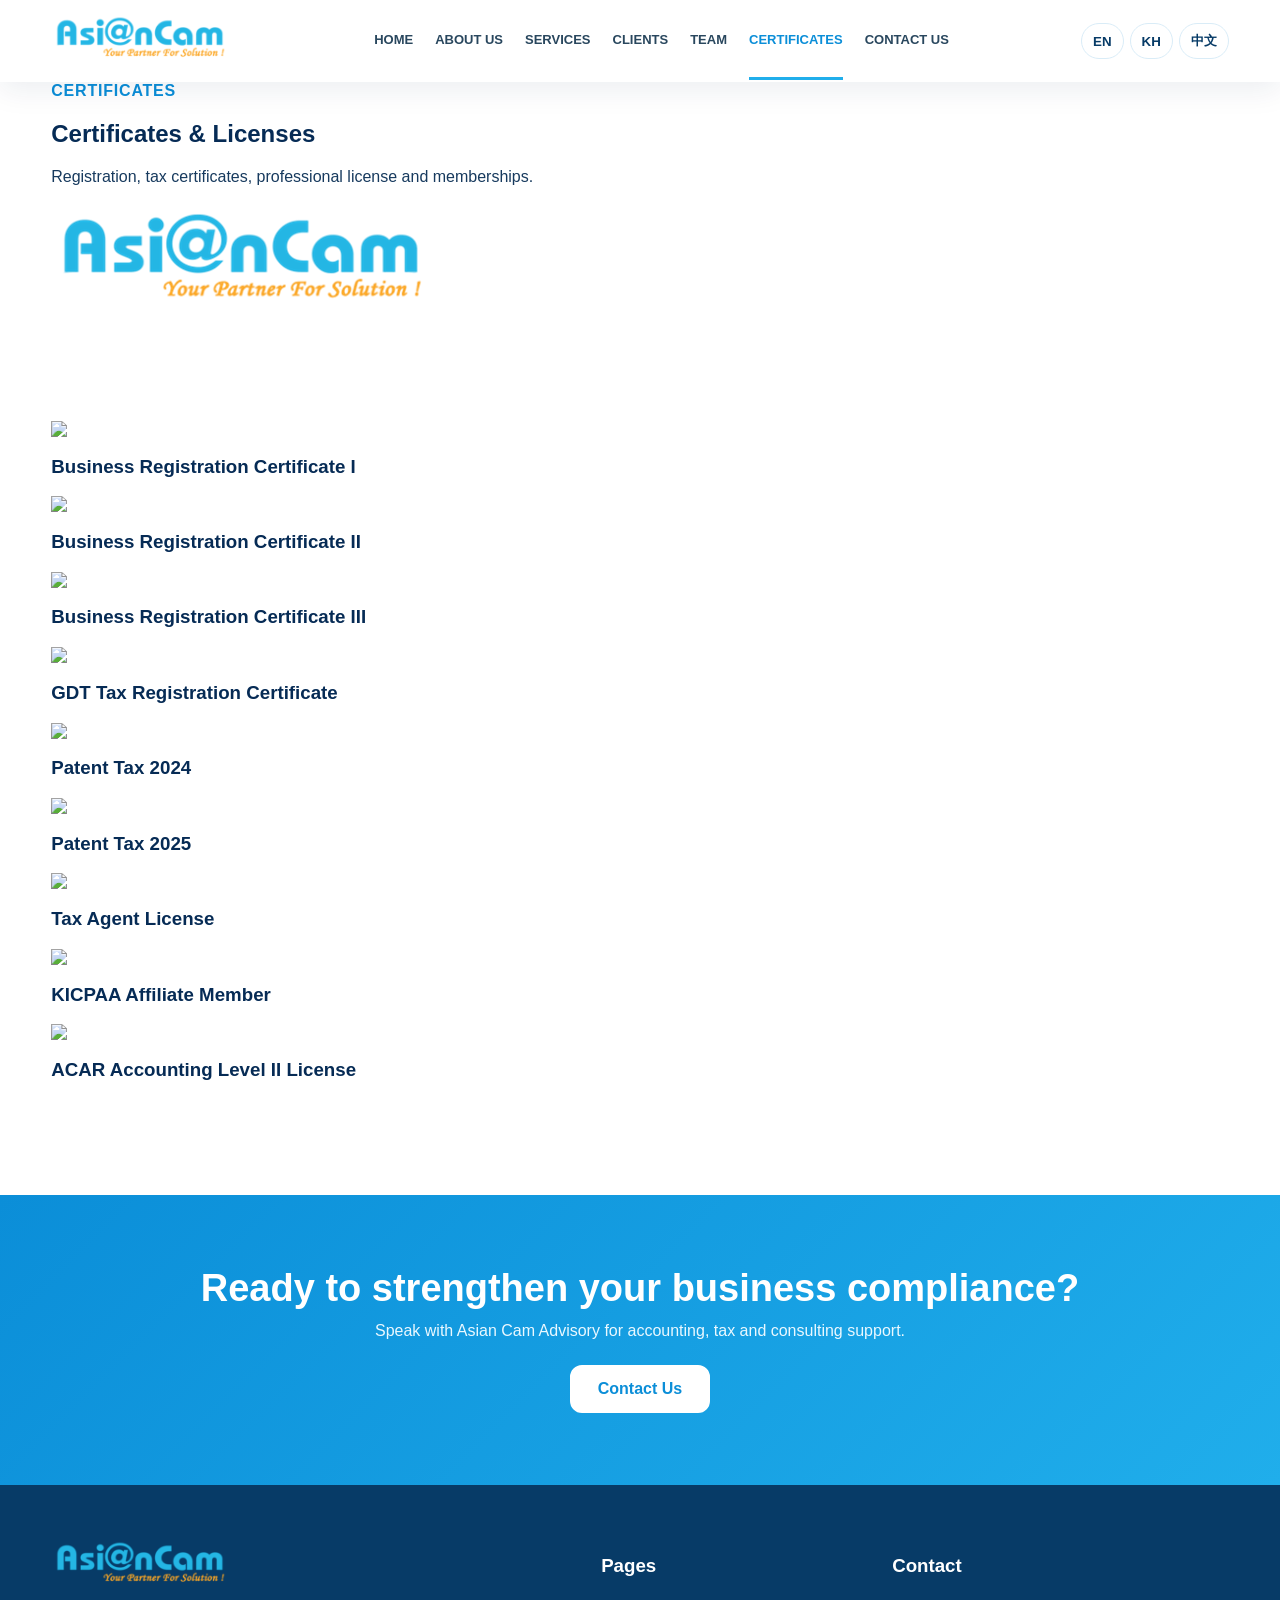
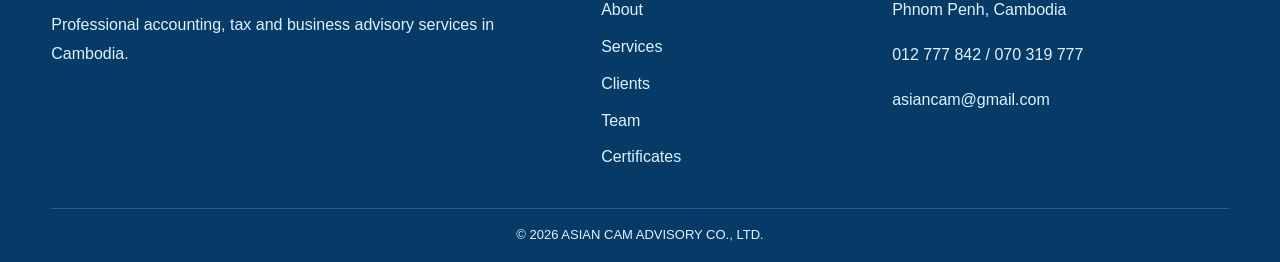
==== certificates.html @ df1246a3 "First upload website" ====
<!DOCTYPE html>
<html lang="en">
<head>
  <meta charset="UTF-8" />
  <meta name="viewport" content="width=device-width, initial-scale=1.0" />
  <title>Certificates | Asian Cam Advisory</title>

  <link rel="stylesheet" href="assets/css/base.css" />
  <link rel="stylesheet" href="assets/css/about.css" />
  <link rel="stylesheet" href="assets/css/responsive.css" />
</head>
<body>

<header class="header">
  <div class="container nav">

    <a href="index.html" class="logo-wrap">
      <img src="assets/img/logo.png" class="logo-img">
    </a>

    <button class="menu-btn" onclick="toggleMenu()">MENU</button>

    <nav class="menu" id="mainMenu">
      <a href="index.html">Home</a>
      <a href="about.html">About Us</a>
      <a href="services.html">Services</a>
      <a href="clients.html">Clients</a>
      <a href="staff.html">Team</a>
      <a href="certificates.html" class="active">Certificates</a>
      <a href="contact.html">Contact Us</a>
    </nav>

    <div class="langs">
      <button onclick="setLang('en')">EN</button>
      <button onclick="setLang('kh')">KH</button>
      <button onclick="setLang('cn')">中文</button>
    </div>

  </div>
</header>

<!-- HERO -->
<section class="page-hero">
  <div class="container page-hero-inner">
    <div>
      <div class="label">Certificates</div>
      <h1>Certificates & Licenses</h1>
      <p>Registration, tax certificates, professional license and memberships.</p>
    </div>
    <img src="assets/img/logo.png" class="page-logo">
  </div>
</section>

<!-- CERTIFICATES -->
<section class="section">
  <div class="container">

    <div class="cert-grid">

      <!-- BUSINESS (3 SEPARATE) -->
      <div class="cert-card">
        <div class="cert-img">
          <img src="assets/img/certificates/business-1.jpg">
        </div>
        <h3>Business Registration Certificate I</h3>
      </div>

      <div class="cert-card">
        <div class="cert-img">
          <img src="assets/img/certificates/business-2.jpg">
        </div>
        <h3>Business Registration Certificate II</h3>
      </div>

      <div class="cert-card">
        <div class="cert-img">
          <img src="assets/img/certificates/business-3.jpg">
        </div>
        <h3>Business Registration Certificate III</h3>
      </div>

      <!-- OTHER CERT -->
      <div class="cert-card">
        <div class="cert-img">
          <img src="assets/img/certificates/gdt-vat.jpg">
        </div>
        <h3>GDT Tax Registration Certificate</h3>
      </div>

      <div class="cert-card">
        <div class="cert-img">
          <img src="assets/img/certificates/patent-2024.jpg">
        </div>
        <h3>Patent Tax 2024</h3>
      </div>

      <div class="cert-card">
        <div class="cert-img">
          <img src="assets/img/certificates/patent-2025.jpg">
        </div>
        <h3>Patent Tax 2025</h3>
      </div>

      <div class="cert-card">
        <div class="cert-img">
          <img src="assets/img/certificates/tax-agent.jpg">
        </div>
        <h3>Tax Agent License</h3>
      </div>

      <div class="cert-card">
        <div class="cert-img">
          <img src="assets/img/certificates/kicpaa.jpg">
        </div>
        <h3>KICPAA Affiliate Member</h3>
      </div>

      <div class="cert-card">
        <div class="cert-img">
          <img src="assets/img/certificates/acar.jpg">
        </div>
        <h3>ACAR Accounting Level II License</h3>
      </div>

    </div>

  </div>
</section>

<!-- CTA -->
<section class="cta">
  <div class="container">
    <h2>Ready to strengthen your business compliance?</h2>
    <p>Speak with Asian Cam Advisory for accounting, tax and consulting support.</p>
    <a href="contact.html" class="btn">Contact Us</a>
  </div>
</section>

<!-- FOOTER -->
<footer class="footer">
  <div class="container footer-grid">

    <div>
      <img src="assets/img/logo.png" class="logo-img">
      <p>Professional accounting, tax and business advisory services in Cambodia.</p>
    </div>

    <div>
      <h3>Pages</h3>
      <a href="about.html">About</a>
      <a href="services.html">Services</a>
      <a href="clients.html">Clients</a>
      <a href="staff.html">Team</a>
      <a href="certificates.html">Certificates</a>
    </div>

    <div>
      <h3>Contact</h3>
      <p>Phnom Penh, Cambodia</p>
      <p>012 777 842 / 070 319 777</p>
      <p>asiancam@gmail.com</p>
    </div>

  </div>

  <div class="container copy">
    © 2026 ASIAN CAM ADVISORY CO., LTD.
  </div>
</footer>

<script src="assets/js/lang.js"></script>

</body>
</html>
---- assets/css/base.css ----
:root{
  --sky:#20AEEB;
  --sky2:#0B8ED8;
  --deep:#073B67;
  --navy:#082B4B;
  --gold:#F6A51A;
  --soft:#EAF8FF;
  --soft2:#F7FCFF;
  --text:#15344A;
  --muted:#64788A;
  --line:#D7EEF9;
  --shadow:0 22px 55px rgba(7,59,103,.13);
}

*{box-sizing:border-box}
html{scroll-behavior:smooth}

body{
  margin:0;
  font-family:"Segoe UI", Arial, "Noto Sans Khmer", sans-serif;
  color:var(--text);
  background:#fff;
}

a{text-decoration:none;color:inherit}
img{max-width:100%;display:block}
.container{width:min(1180px,92%);margin:auto}

.topbar{
  background:#fff;
  color:var(--navy);
  font-size:14px;
  border-bottom:1px solid var(--line);
}

.topbar .container{
  min-height:36px;
  display:flex;
  justify-content:space-between;
  align-items:center;
  gap:16px;
}

.topbar span{margin-right:14px}

.header{
  position:sticky;
  top:0;
  z-index:100;
  background:rgba(255,255,255,.96);
  backdrop-filter:blur(14px);
  box-shadow:0 8px 30px rgba(8,43,75,.08);
}

.nav{
  min-height:82px;
  display:flex;
  align-items:center;
  justify-content:space-between;
  gap:20px;
}

.logo-img{height:58px;width:auto}

.menu{
  display:flex;
  align-items:center;
  gap:22px;
  font-size:13px;
  text-transform:uppercase;
  font-weight:900;
  color:#29475E;
}

.menu a{
  padding:30px 0;
  border-bottom:3px solid transparent;
}

.menu a.active,
.menu a:hover{
  color:var(--sky2);
  border-bottom-color:var(--sky);
}

.langs{display:flex;gap:6px}

.langs button,
.menu-btn{
  border:1px solid var(--line);
  background:white;
  color:var(--deep);
  border-radius:999px;
  padding:8px 11px;
  font-weight:900;
  cursor:pointer;
}

.langs button.active,
.langs button:hover,
.menu-btn{
  background:var(--sky);
  color:white;
  border-color:var(--sky);
}

.menu-btn{
  display:none;
  border-radius:10px;
  padding:10px 14px;
}

.btn{
  display:inline-flex;
  align-items:center;
  justify-content:center;
  min-height:48px;
  padding:14px 24px;
  border-radius:10px;
  border:2px solid var(--sky);
  font-weight:900;
  transition:.22s ease;
}

.btn.primary{
  background:#18aeea;
  color:#fff;
  padding:17px 34px;
  box-shadow:0 12px 30px rgba(24,174,234,.28);
}

.btn:hover{
  transform:translateY(-3px);
  box-shadow:0 13px 28px rgba(32,174,235,.22);
}

.section{padding:92px 0}
.section.soft{background:var(--soft2)}

.section-head{
  max-width:760px;
  margin:0 auto 48px;
  text-align:center;
}

.section-head.left{
  text-align:left;
  margin-left:0;
}

.label{
  color:var(--sky2);
  font-weight:900;
  text-transform:uppercase;
  letter-spacing:.8px;
  margin-bottom:10px;
}

h1,h2,h3{color:var(--navy)}

.section-head h2,
.content h2{
  font-size:42px;
  line-height:1.16;
  margin:0 0 14px;
}

.section-head p,
.content p{
  color:var(--muted);
  line-height:1.85;
  font-size:17px;
}

.line{
  width:58px;
  height:4px;
  border-radius:999px;
  background:var(--sky);
  margin:18px auto 0;
}

.section-head.left .line{margin-left:0}

.two-col{
  display:grid;
  grid-template-columns:1.05fr .95fr;
  align-items:center;
  gap:58px;
}

.image-card{
  border-radius:22px;
  overflow:hidden;
  box-shadow:var(--shadow);
  background:var(--soft);
}

.image-card img{
  width:100%;
  min-height:390px;
  object-fit:cover;
}

.card-grid,
.values-grid{
  display:grid;
  grid-template-columns:repeat(3,1fr);
  gap:24px;
}

.card{
  background:white;
  border:1px solid var(--line);
  border-radius:20px;
  padding:30px;
  box-shadow:0 15px 40px rgba(7,59,103,.08);
  transition:.22s ease;
}

.card:hover{
  transform:translateY(-5px);
  box-shadow:var(--shadow);
}

.card h3{margin-top:0}
.card p,.card li{color:var(--muted);line-height:1.78}

.cta{
  background:linear-gradient(135deg,var(--sky2),var(--sky));
  color:white;
  padding:72px 0;
  text-align:center;
}

.cta h2{
  color:white;
  font-size:38px;
  margin:0 0 12px;
}

.cta p{
  margin:0 0 25px;
  color:#EAF8FF;
}

.cta .btn{
  background:white;
  color:var(--sky2);
  border-color:white;
}

.footer{
  background:#073B67;
  color:#DDF4FF;
  padding:52px 0 20px;
}

.footer-grid{
  display:grid;
  grid-template-columns:2fr 1fr 1.3fr;
  gap:32px;
}

.footer h3{color:white}
.footer p,.footer a{color:#DDF4FF;line-height:1.8}
.footer a{display:block;margin:8px 0}

.copy{
  border-top:1px solid rgba(255,255,255,.17);
  text-align:center;
  padding-top:18px;
  margin-top:28px;
  font-size:13px;
}

.reveal{
  opacity:0;
  transform:translateY(38px);
  transition:opacity .75s ease, transform .75s ease;
}

.reveal.show{
  opacity:1;
  transform:translateY(0);
}

@keyframes fadeRight{
  from{opacity:0;transform:translateX(45px)}
  to{opacity:1;transform:translateX(0)}
}
---- assets/css/about.css ----
:root{
  --blue:#129FE3;
  --blue2:#0077E6;
  --navy:#062B55;
  --soft:#EAF8FF;
  --line:#D9ECF7;
  --text:#173A5E;
  --muted:#5F7892;
  --white:#fff;
}

.about-hero-home{
  position:relative;
  height:690px;
  overflow:hidden;
}

.about-hero-bg{
  position:absolute;
  inset:0;
}

.about-hero-bg img{
  width:100%;
  height:100%;
  object-fit:cover;
  object-position:left center;
  filter:brightness(1.08) contrast(1.05);
}

.about-hero-overlay{
  position:absolute;
  inset:0;
  background:
    radial-gradient(circle at 72% 45%, rgba(18,159,227,.30), transparent 24%),
    linear-gradient(270deg,
      rgba(6,43,85,.96) 0%,
      rgba(6,43,85,.88) 32%,
      rgba(6,43,85,.58) 52%,
      rgba(6,43,85,.22) 72%,
      rgba(6,43,85,0) 100%
    );
}

.about-hero-dots{
  position:absolute;
  inset:0;
  background-image:radial-gradient(rgba(255,255,255,.22) 1px, transparent 1px);
  background-size:7px 7px;
  opacity:.34;
}

.about-hero-inner{
  position:relative;
  z-index:3;
  height:100%;
  display:flex;
  align-items:center;
  justify-content:flex-end;
}

.about-hero-text{
  max-width:590px;
  color:#fff;
  margin-right:30px;
}

.hero-label{
  display:block;
  color:#7bd8ff;
  font-size:14px;
  font-weight:900;
  letter-spacing:.08em;
  text-transform:uppercase;
  margin-bottom:18px;
}

.about-hero-text h1{
  color:#fff;
  font-size:58px;
  line-height:1.08;
  margin:0 0 22px;
  font-weight:900;
}

.about-hero-text p{
  color:#fff;
  font-size:17px;
  line-height:1.8;
  max-width:520px;
  margin:0 0 18px;
}

.hero-btn{
  display:inline-flex;
  align-items:center;
  gap:12px;
  margin-top:12px;
  background:linear-gradient(135deg,#15B8F0,#0077E6);
  color:#fff;
  text-decoration:none;
  font-weight:900;
  padding:14px 24px;
  border-radius:12px;
  box-shadow:0 16px 35px rgba(0,119,230,.32);
}

.hero-btn b{
  width:24px;
  height:24px;
  border-radius:50%;
  background:#fff;
  color:#087dd1;
  display:inline-flex;
  align-items:center;
  justify-content:center;
}

.hero-points{
  display:flex;
  gap:34px;
  margin-top:34px;
}

.hero-points div{
  max-width:155px;
  padding-right:24px;
  border-right:1px solid rgba(255,255,255,.35);
}

.hero-points div:last-child{
  border-right:0;
}

.hero-points strong{
  display:block;
  color:#fff;
  font-size:14px;
  margin-bottom:7px;
}

.hero-points span{
  color:#dff6ff;
  font-size:12px;
  line-height:1.5;
}

.service-strip{
  position:relative;
  z-index:5;
  margin-top:-62px;
}

.service-box{
  background:#fff;
  border-radius:20px;
  box-shadow:0 24px 55px rgba(6,43,85,.12);
  display:grid;
  grid-template-columns:repeat(4,1fr);
  overflow:hidden;
}

.service-item{
  padding:34px 30px;
  text-align:center;
  border-right:1px solid var(--line);
}

.service-item:last-child{
  border-right:none;
}

.service-icon{
  width:54px;
  height:54px;
  margin:0 auto 18px;
  border-radius:14px;
  display:flex;
  align-items:center;
  justify-content:center;
  background:linear-gradient(135deg,#18B6EE,#007BE8);
  color:#fff;
  font-size:22px;
  box-shadow:0 12px 24px rgba(18,159,227,.25);
}

.service-item h3{
  color:var(--navy);
  font-size:18px;
  margin:0 0 12px;
}

.service-item p{
  color:var(--muted);
  font-size:14px;
  line-height:1.65;
  margin:0;
}

.stats-section{
  background:linear-gradient(90deg,#edfaff,#f7fcff);
  padding:54px 0;
  margin-top:50px;
}

.stats-grid{
  display:grid;
  grid-template-columns:repeat(4,1fr);
  text-align:center;
}

.stats-grid div{
  border-right:1px solid #cfe8f6;
}

.stats-grid div:last-child{
  border-right:none;
}

.stats-grid strong{
  display:block;
  color:var(--blue);
  font-size:42px;
  line-height:1;
  margin-bottom:8px;
}

.stats-grid span{
  color:var(--navy);
  font-size:14px;
  font-weight:800;
}

.section{
  padding:95px 0;
}

.soft{
  background:linear-gradient(180deg,#effaff,#ffffff);
}

.eyebrow{
  display:inline-block;
  color:var(--blue);
  font-size:14px;
  font-weight:900;
  text-transform:uppercase;
  letter-spacing:.08em;
  margin-bottom:16px;
}

.story-grid,
.office-grid,
.location-grid{
  display:grid;
  grid-template-columns:1fr 1fr;
  gap:70px;
  align-items:center;
}

.story-text h2,
.office-text h2,
.location-text h2,
.section-head h2{
  color:var(--navy);
  font-size:42px;
  line-height:1.16;
  margin:0 0 24px;
}

.story-text p,
.office-text p,
.location-text p{
  color:var(--text);
  font-size:16px;
  line-height:1.85;
  margin:0 0 18px;
}

.story-cards{
  display:grid;
  gap:18px;
}

.story-card{
  background:linear-gradient(90deg,#f1fbff,#ffffff);
  border:1px solid var(--line);
  border-radius:14px;
  padding:22px 26px;
  color:var(--navy);
  font-weight:800;
}

.image-card{
  border-radius:20px;
  overflow:hidden;
  box-shadow:0 22px 45px rgba(6,43,85,.13);
}

.image-card img{
  width:100%;
  height:390px;
  object-fit:cover;
  display:block;
}

.section-head{
  text-align:center;
  max-width:780px;
  margin:0 auto 48px;
}

.values-grid{
  display:grid;
  grid-template-columns:repeat(4,1fr);
  gap:26px;
}

.value-card{
  background:#fff;
  border:1px solid var(--line);
  border-radius:18px;
  padding:34px 26px;
  text-align:center;
}

.value-icon{
  width:58px;
  height:58px;
  margin:0 auto 18px;
  display:flex;
  align-items:center;
  justify-content:center;
  border-radius:50%;
  background:#e8f7ff;
  color:var(--blue);
  font-size:26px;
}

.value-card h3{
  color:var(--navy);
  font-size:18px;
  margin:0 0 12px;
}

.value-card p{
  color:var(--muted);
  font-size:14px;
  line-height:1.7;
  margin:0;
}

.about-final-cta{
  background:linear-gradient(135deg,#0087DD,#14B8ED);
  color:#fff;
  padding:58px 0;
}

.final-cta-inner{
  display:flex;
  align-items:center;
  justify-content:space-between;
  gap:30px;
}

.final-cta-inner h2{
  font-size:34px;
  margin:0 0 8px;
}

.final-cta-inner p{
  margin:0;
}

.btn{
  display:inline-flex;
  align-items:center;
  justify-content:center;
  width:max-content;
  min-height:48px;
  padding:0 26px;
  border-radius:12px;
  font-weight:800;
  text-decoration:none;
}

.btn.primary{
  background:linear-gradient(135deg,#10AEEB,#0077E6);
  color:#fff;
}

.btn.white{
  background:#fff;
  color:#087dd1;
}

.langs button.active{
  background:var(--blue);
  color:#fff;
}

@media(max-width:992px){
  .about-hero-home{
    height:auto;
    min-height:650px;
  }

  .about-hero-bg img{
    object-position:center center;
  }

  .about-hero-overlay{
    background:linear-gradient(180deg,
      rgba(6,43,85,.90) 0%,
      rgba(6,43,85,.70) 50%,
      rgba(6,43,85,.30) 100%
    );
  }

  .about-hero-inner{
    justify-content:flex-start;
    padding:90px 20px 120px;
  }

  .about-hero-text{
    margin-right:0;
  }

  .about-hero-text h1{
    font-size:42px;
  }

  .hero-points{
    flex-direction:column;
  }

  .hero-points div{
    border-right:0;
  }

  .service-box,
  .stats-grid,
  .story-grid,
  .office-grid,
  .location-grid,
  .values-grid{
    grid-template-columns:1fr;
  }

  .service-item{
    border-right:0;
    border-bottom:1px solid var(--line);
  }

  .stats-grid div{
    border-right:0;
    border-bottom:1px solid #cfe8f6;
    padding:22px 0;
  }

  .final-cta-inner{
    flex-direction:column;
    text-align:center;
  }
}
---- assets/css/responsive.css ----
/* TABLET */
@media(max-width:1000px){

  .hero-premium{
    height:auto;
    padding:80px 0;
  }

  .hero-bg{
    width:100%;
    opacity:.25;
  }

  .hero-overlay{
    display:none;
  }

  .hero-premium-inner{
    grid-template-columns:1fr;
    text-align:center;
  }

  .hero-text-box{
    padding:0;
  }

  .trust-grid{
    grid-template-columns:1fr 1fr;
  }

  .stats-grid{
    grid-template-columns:1fr 1fr;
  }
}

/* MOBILE */
@media(max-width:600px){

  .menu{
    display:none;
  }

  .trust-grid{
    grid-template-columns:1fr;
  }

  .stats-grid{
    grid-template-columns:1fr;
  }

  .hero-text-box h1{
    font-size:34px;
  }
}
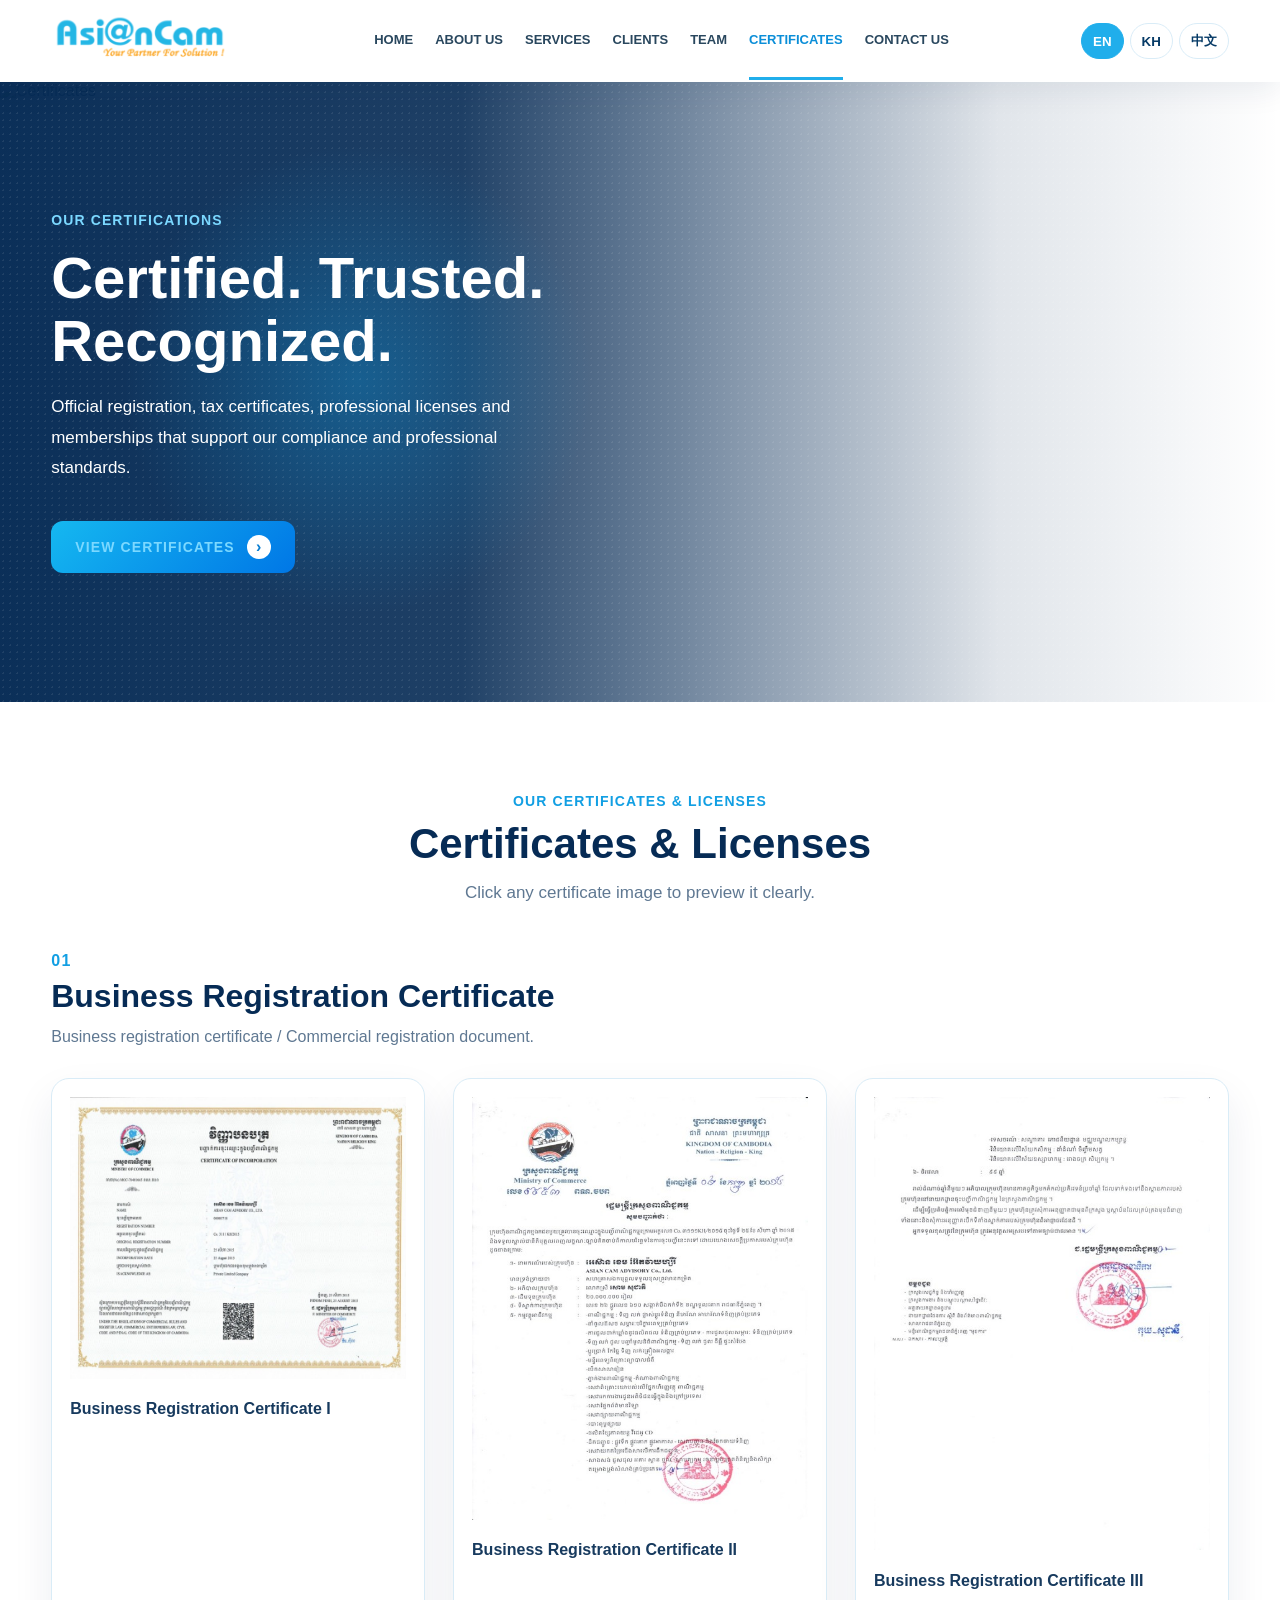
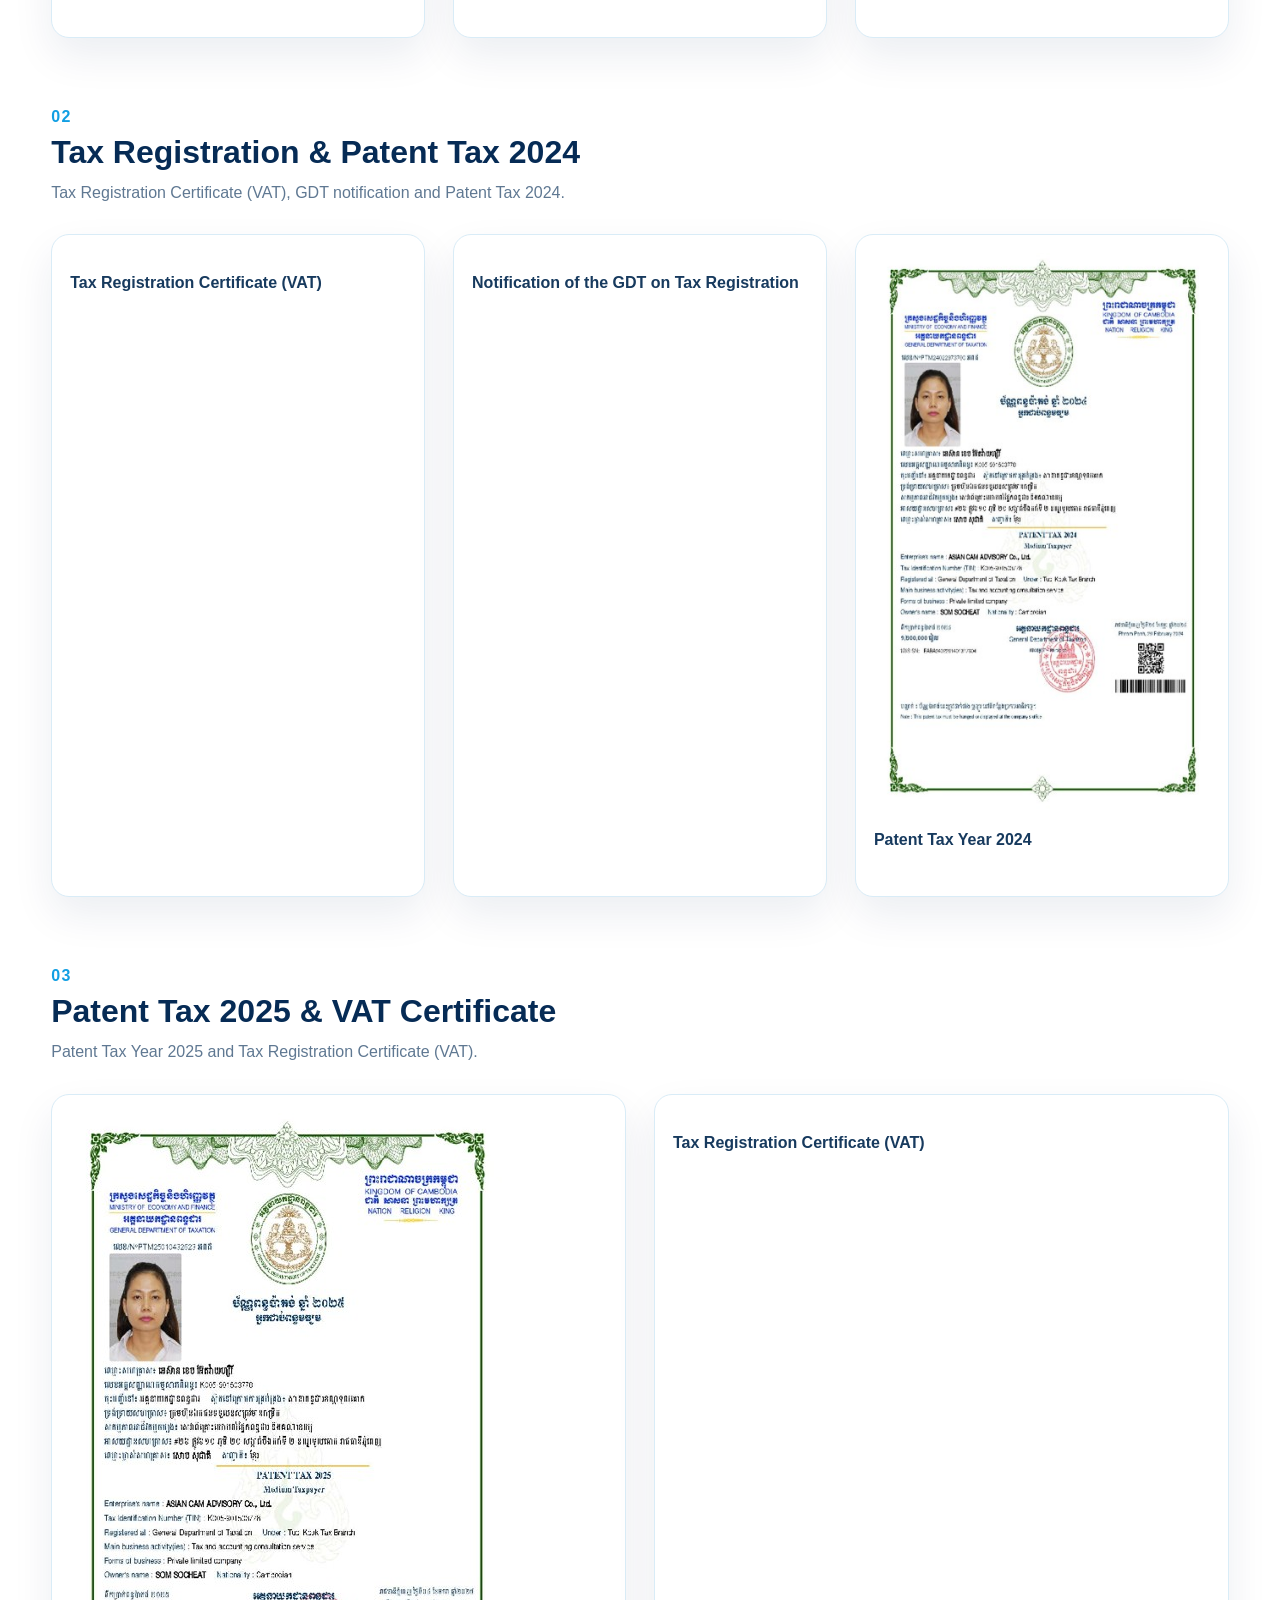
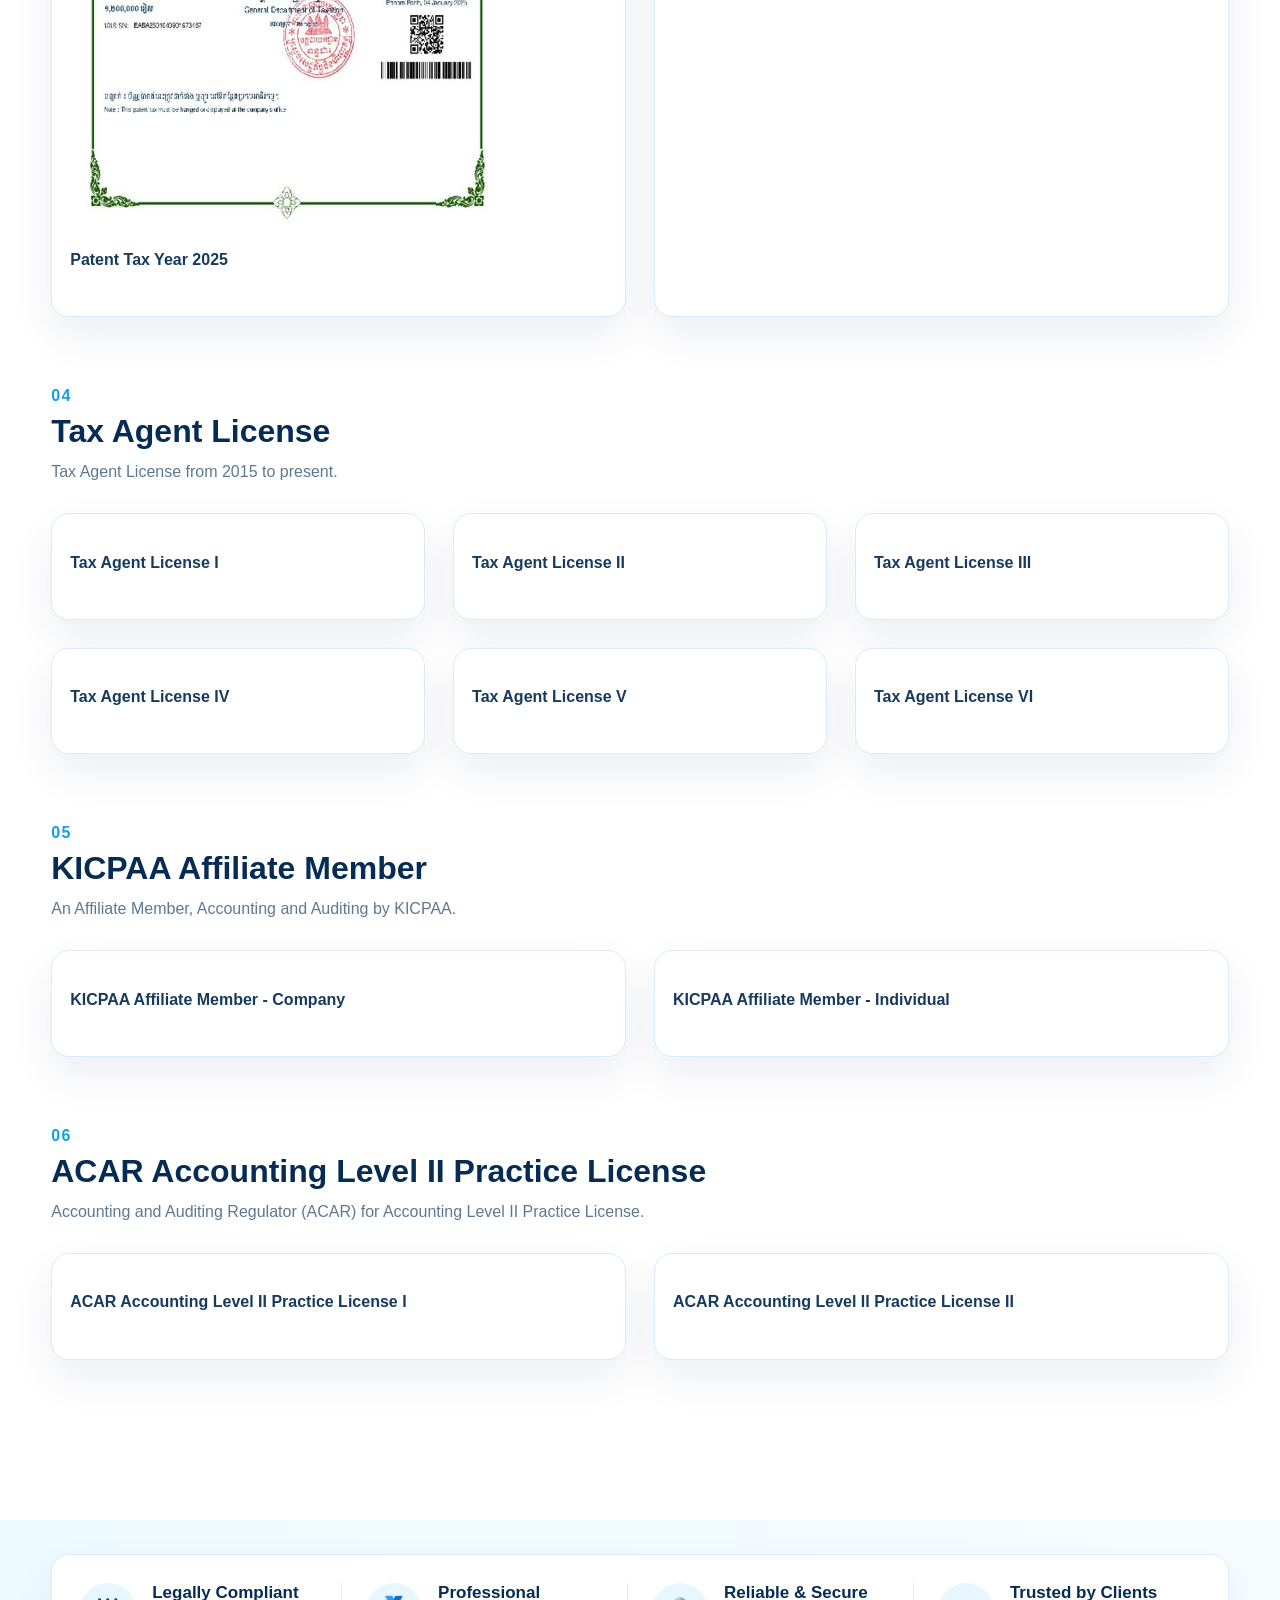
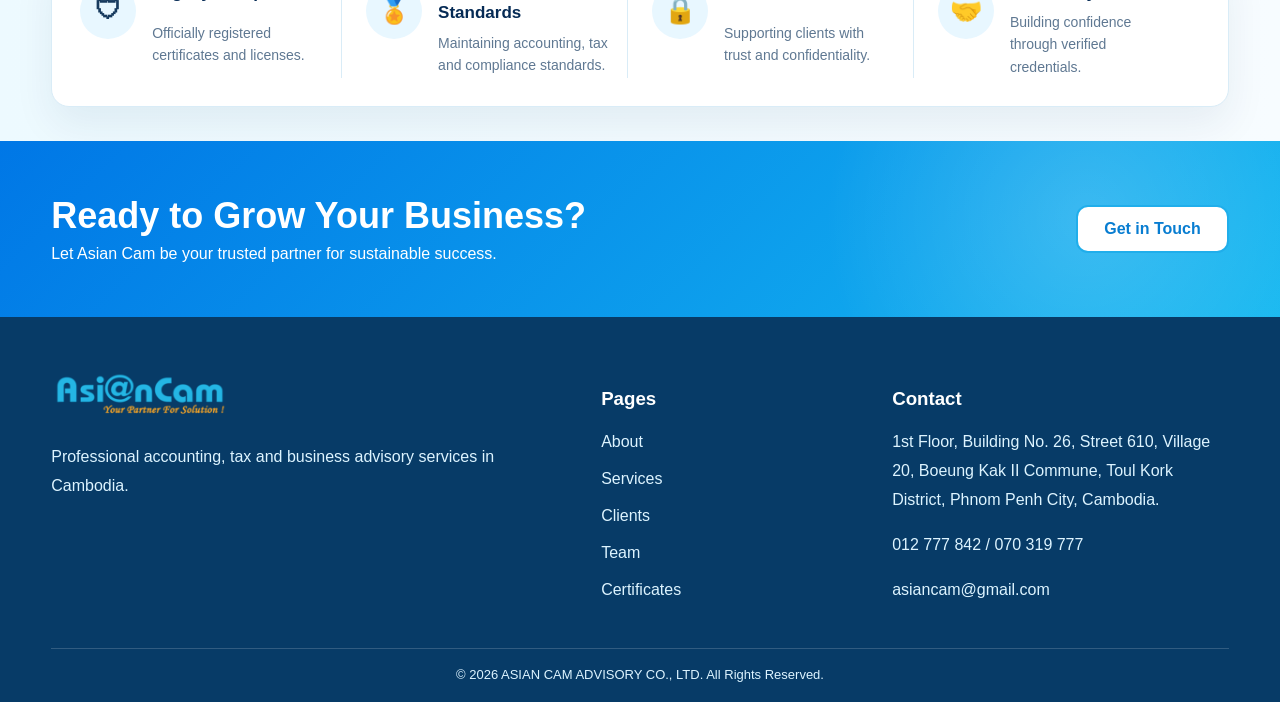
==== commit eaf0aa68: "update" ====
--- a/certificates.html
+++ b/certificates.html
@@ -6,169 +6,269 @@
   <title>Certificates | Asian Cam Advisory</title>
 
   <link rel="stylesheet" href="assets/css/base.css" />
-  <link rel="stylesheet" href="assets/css/about.css" />
+  <link rel="stylesheet" href="assets/css/certificates.css" />
   <link rel="stylesheet" href="assets/css/responsive.css" />
 </head>
 <body>
 
 <header class="header">
   <div class="container nav">
-
     <a href="index.html" class="logo-wrap">
-      <img src="assets/img/logo.png" class="logo-img">
+      <img src="assets/img/logo.png" class="logo-img" alt="AsianCam Logo">
     </a>
 
     <button class="menu-btn" onclick="toggleMenu()">MENU</button>
 
     <nav class="menu" id="mainMenu">
-      <a href="index.html">Home</a>
-      <a href="about.html">About Us</a>
-      <a href="services.html">Services</a>
-      <a href="clients.html">Clients</a>
-      <a href="staff.html">Team</a>
-      <a href="certificates.html" class="active">Certificates</a>
-      <a href="contact.html">Contact Us</a>
+      <a href="index.html" data-i18n="nav_home">Home</a>
+      <a href="about.html" data-i18n="nav_about">About Us</a>
+      <a href="services.html" data-i18n="nav_services">Services</a>
+      <a href="clients.html" data-i18n="nav_clients">Clients</a>
+      <a href="staff.html" data-i18n="nav_team">Team</a>
+      <a href="certificates.html" class="active" data-i18n="nav_cert">Certificates</a>
+      <a href="contact.html" data-i18n="nav_contact">Contact Us</a>
     </nav>
 
     <div class="langs">
-      <button onclick="setLang('en')">EN</button>
-      <button onclick="setLang('kh')">KH</button>
-      <button onclick="setLang('cn')">中文</button>
-    </div>
-
+      <button type="button" data-lang="en" onclick="setLang('en')">EN</button>
+      <button type="button" data-lang="kh" onclick="setLang('kh')">KH</button>
+      <button type="button" data-lang="cn" onclick="setLang('cn')">中文</button>
+    </div>
   </div>
 </header>
 
-<!-- HERO -->
-<section class="page-hero">
-  <div class="container page-hero-inner">
-    <div>
-      <div class="label">Certificates</div>
-      <h1>Certificates & Licenses</h1>
-      <p>Registration, tax certificates, professional license and memberships.</p>
-    </div>
-    <img src="assets/img/logo.png" class="page-logo">
-  </div>
-</section>
-
-<!-- CERTIFICATES -->
-<section class="section">
+<section class="cert-hero">
+  <div class="cert-hero-bg">
+    <img src="assets/img/pages/certificates-hero.jpg" alt="Certificates">
+  </div>
+  <div class="cert-hero-overlay"></div>
+  <div class="cert-hero-dots"></div>
+
+  <div class="container cert-hero-inner">
+    <div class="cert-hero-text">
+      <span data-i18n="cert_hero_label">OUR CERTIFICATIONS</span>
+      <h1 data-i18n="cert_hero_title">Certified. Trusted. Recognized.</h1>
+      <p data-i18n="cert_hero_desc">
+        Official registration, tax certificates, professional licenses and memberships that support our compliance and professional standards.
+      </p>
+      <a href="#certificatesList" class="hero-btn">
+        <span data-i18n="cert_hero_btn">View Certificates</span>
+        <b>›</b>
+      </a>
+    </div>
+  </div>
+</section>
+
+<section class="cert-section section" id="certificatesList">
   <div class="container">
 
-    <div class="cert-grid">
-
-      <!-- BUSINESS (3 SEPARATE) -->
-      <div class="cert-card">
-        <div class="cert-img">
-          <img src="assets/img/certificates/business-1.jpg">
-        </div>
-        <h3>Business Registration Certificate I</h3>
-      </div>
-
-      <div class="cert-card">
-        <div class="cert-img">
-          <img src="assets/img/certificates/business-2.jpg">
-        </div>
-        <h3>Business Registration Certificate II</h3>
-      </div>
-
-      <div class="cert-card">
-        <div class="cert-img">
-          <img src="assets/img/certificates/business-3.jpg">
-        </div>
-        <h3>Business Registration Certificate III</h3>
-      </div>
-
-      <!-- OTHER CERT -->
-      <div class="cert-card">
-        <div class="cert-img">
-          <img src="assets/img/certificates/gdt-vat.jpg">
-        </div>
-        <h3>GDT Tax Registration Certificate</h3>
-      </div>
-
-      <div class="cert-card">
-        <div class="cert-img">
-          <img src="assets/img/certificates/patent-2024.jpg">
-        </div>
-        <h3>Patent Tax 2024</h3>
-      </div>
-
-      <div class="cert-card">
-        <div class="cert-img">
-          <img src="assets/img/certificates/patent-2025.jpg">
-        </div>
-        <h3>Patent Tax 2025</h3>
-      </div>
-
-      <div class="cert-card">
-        <div class="cert-img">
-          <img src="assets/img/certificates/tax-agent.jpg">
-        </div>
-        <h3>Tax Agent License</h3>
-      </div>
-
-      <div class="cert-card">
-        <div class="cert-img">
-          <img src="assets/img/certificates/kicpaa.jpg">
-        </div>
-        <h3>KICPAA Affiliate Member</h3>
-      </div>
-
-      <div class="cert-card">
-        <div class="cert-img">
-          <img src="assets/img/certificates/acar.jpg">
-        </div>
-        <h3>ACAR Accounting Level II License</h3>
-      </div>
-
-    </div>
-
-  </div>
-</section>
-
-<!-- CTA -->
-<section class="cta">
-  <div class="container">
-    <h2>Ready to strengthen your business compliance?</h2>
-    <p>Speak with Asian Cam Advisory for accounting, tax and consulting support.</p>
-    <a href="contact.html" class="btn">Contact Us</a>
-  </div>
-</section>
-
-<!-- FOOTER -->
+    <div class="section-head">
+      <span data-i18n="cert_section_label">OUR CERTIFICATES & LICENSES</span>
+      <h2 data-i18n="cert_section_title">Certificates & Licenses</h2>
+      <p data-i18n="cert_section_desc">Click any certificate image to preview it clearly.</p>
+    </div>
+
+    <div class="cert-group">
+      <div class="cert-group-head">
+        <span>01</span>
+        <h3 data-i18n="cert_group_1">Business Registration Certificate</h3>
+        <p data-i18n="cert_group_1_desc">Business registration certificate / Commercial registration document.</p>
+      </div>
+
+      <div class="cert-grid three">
+        <div class="cert-card" data-preview="assets/img/certificates/business-1.jpg">
+          <img src="assets/img/certificates/business-1.jpg" alt="">
+          <h4 data-i18n="cert_1">Business Registration Certificate I</h4>
+        </div>
+        <div class="cert-card" data-preview="assets/img/certificates/business-2.jpg">
+          <img src="assets/img/certificates/business-2.jpg" alt="">
+          <h4 data-i18n="cert_2">Business Registration Certificate II</h4>
+        </div>
+        <div class="cert-card" data-preview="assets/img/certificates/business-3.jpg">
+          <img src="assets/img/certificates/business-3.jpg" alt="">
+          <h4 data-i18n="cert_3">Business Registration Certificate III</h4>
+        </div>
+      </div>
+    </div>
+
+    <div class="cert-group">
+      <div class="cert-group-head">
+        <span>02</span>
+        <h3 data-i18n="cert_group_2">Tax Registration & Patent Tax 2024</h3>
+        <p data-i18n="cert_group_2_desc">Tax Registration Certificate (VAT), GDT notification and Patent Tax 2024.</p>
+      </div>
+
+      <div class="cert-grid three">
+        <div class="cert-card" data-preview="assets/img/certificates/vat-1.jpg">
+          <img src="assets/img/certificates/vat-1.jpg" alt="">
+          <h4 data-i18n="cert_4">Tax Registration Certificate (VAT)</h4>
+        </div>
+        <div class="cert-card" data-preview="assets/img/certificates/gdt-notification.jpg">
+          <img src="assets/img/certificates/gdt-notification.jpg" alt="">
+          <h4 data-i18n="cert_5">Notification of the GDT on Tax Registration</h4>
+        </div>
+        <div class="cert-card" data-preview="assets/img/certificates/patent-2024.jpg">
+          <img src="assets/img/certificates/patent-2024.jpg" alt="">
+          <h4 data-i18n="cert_6">Patent Tax Year 2024</h4>
+        </div>
+      </div>
+    </div>
+
+    <div class="cert-group">
+      <div class="cert-group-head">
+        <span>03</span>
+        <h3 data-i18n="cert_group_3">Patent Tax 2025 & VAT Certificate</h3>
+        <p data-i18n="cert_group_3_desc">Patent Tax Year 2025 and Tax Registration Certificate (VAT).</p>
+      </div>
+
+      <div class="cert-grid two">
+        <div class="cert-card" data-preview="assets/img/certificates/patent-2025.jpg">
+          <img src="assets/img/certificates/patent-2025.jpg" alt="">
+          <h4 data-i18n="cert_7">Patent Tax Year 2025</h4>
+        </div>
+        <div class="cert-card" data-preview="assets/img/certificates/vat-2.jpg">
+          <img src="assets/img/certificates/vat-2.jpg" alt="">
+          <h4 data-i18n="cert_8">Tax Registration Certificate (VAT)</h4>
+        </div>
+      </div>
+    </div>
+
+    <div class="cert-group">
+      <div class="cert-group-head">
+        <span>04</span>
+        <h3 data-i18n="cert_group_4">Tax Agent License</h3>
+        <p data-i18n="cert_group_4_desc">Tax Agent License from 2015 to present.</p>
+      </div>
+
+      <div class="cert-grid six">
+        <div class="cert-card" data-preview="assets/img/certificates/tax-agent-1.jpg"><img src="assets/img/certificates/tax-agent-1.jpg" alt=""><h4 data-i18n="cert_9">Tax Agent License I</h4></div>
+        <div class="cert-card" data-preview="assets/img/certificates/tax-agent-2.jpg"><img src="assets/img/certificates/tax-agent-2.jpg" alt=""><h4 data-i18n="cert_10">Tax Agent License II</h4></div>
+        <div class="cert-card" data-preview="assets/img/certificates/tax-agent-3.jpg"><img src="assets/img/certificates/tax-agent-3.jpg" alt=""><h4 data-i18n="cert_11">Tax Agent License III</h4></div>
+        <div class="cert-card" data-preview="assets/img/certificates/tax-agent-4.jpg"><img src="assets/img/certificates/tax-agent-4.jpg" alt=""><h4 data-i18n="cert_12">Tax Agent License IV</h4></div>
+        <div class="cert-card" data-preview="assets/img/certificates/tax-agent-5.jpg"><img src="assets/img/certificates/tax-agent-5.jpg" alt=""><h4 data-i18n="cert_13">Tax Agent License V</h4></div>
+        <div class="cert-card" data-preview="assets/img/certificates/tax-agent-6.jpg"><img src="assets/img/certificates/tax-agent-6.jpg" alt=""><h4 data-i18n="cert_14">Tax Agent License VI</h4></div>
+      </div>
+    </div>
+
+    <div class="cert-group">
+      <div class="cert-group-head">
+        <span>05</span>
+        <h3 data-i18n="cert_group_5">KICPAA Affiliate Member</h3>
+        <p data-i18n="cert_group_5_desc">An Affiliate Member, Accounting and Auditing by KICPAA.</p>
+      </div>
+
+      <div class="cert-grid two">
+        <div class="cert-card wide" data-preview="assets/img/certificates/kicpaa-1.jpg">
+          <img src="assets/img/certificates/kicpaa-1.jpg" alt="">
+          <h4 data-i18n="cert_15">KICPAA Affiliate Member - Company</h4>
+        </div>
+        <div class="cert-card wide" data-preview="assets/img/certificates/kicpaa-2.jpg">
+          <img src="assets/img/certificates/kicpaa-2.jpg" alt="">
+          <h4 data-i18n="cert_16">KICPAA Affiliate Member - Individual</h4>
+        </div>
+      </div>
+    </div>
+
+    <div class="cert-group">
+      <div class="cert-group-head">
+        <span>06</span>
+        <h3 data-i18n="cert_group_6">ACAR Accounting Level II Practice License</h3>
+        <p data-i18n="cert_group_6_desc">Accounting and Auditing Regulator (ACAR) for Accounting Level II Practice License.</p>
+      </div>
+
+      <div class="cert-grid two">
+        <div class="cert-card wide" data-preview="assets/img/certificates/acar-1.jpg">
+          <img src="assets/img/certificates/acar-1.jpg" alt="">
+          <h4 data-i18n="cert_17">ACAR Accounting Level II Practice License I</h4>
+        </div>
+        <div class="cert-card wide" data-preview="assets/img/certificates/acar-2.jpg">
+          <img src="assets/img/certificates/acar-2.jpg" alt="">
+          <h4 data-i18n="cert_18">ACAR Accounting Level II Practice License II</h4>
+        </div>
+      </div>
+    </div>
+
+  </div>
+</section>
+
+<section class="trust-strip">
+  <div class="container trust-grid">
+    <div>
+      <b>🛡</b>
+      <h3 data-i18n="cert_trust_1_title">Legally Compliant</h3>
+      <p data-i18n="cert_trust_1_desc">Officially registered certificates and licenses.</p>
+    </div>
+    <div>
+      <b>🏅</b>
+      <h3 data-i18n="cert_trust_2_title">Professional Standards</h3>
+      <p data-i18n="cert_trust_2_desc">Maintaining accounting, tax and compliance standards.</p>
+    </div>
+    <div>
+      <b>🔒</b>
+      <h3 data-i18n="cert_trust_3_title">Reliable & Secure</h3>
+      <p data-i18n="cert_trust_3_desc">Supporting clients with trust and confidentiality.</p>
+    </div>
+    <div>
+      <b>🤝</b>
+      <h3 data-i18n="cert_trust_4_title">Trusted by Clients</h3>
+      <p data-i18n="cert_trust_4_desc">Building confidence through verified credentials.</p>
+    </div>
+  </div>
+</section>
+
+<section class="cert-cta">
+  <div class="container cert-cta-inner">
+    <div>
+      <h2 data-i18n="cta_title">Ready to strengthen your business compliance?</h2>
+      <p data-i18n="cta_text">Speak with Asian Cam Advisory for accounting, tax and consulting support.</p>
+    </div>
+    <a href="contact.html" class="btn white" data-i18n="cta_btn">Contact Us</a>
+  </div>
+</section>
+
 <footer class="footer">
   <div class="container footer-grid">
-
-    <div>
-      <img src="assets/img/logo.png" class="logo-img">
-      <p>Professional accounting, tax and business advisory services in Cambodia.</p>
-    </div>
-
-    <div>
-      <h3>Pages</h3>
-      <a href="about.html">About</a>
-      <a href="services.html">Services</a>
-      <a href="clients.html">Clients</a>
-      <a href="staff.html">Team</a>
-      <a href="certificates.html">Certificates</a>
-    </div>
-
-    <div>
-      <h3>Contact</h3>
-      <p>Phnom Penh, Cambodia</p>
+    <div>
+      <img src="assets/img/logo.png" class="logo-img" alt="AsianCam Logo">
+      <p data-i18n="footer_desc">Professional accounting, tax and business advisory services in Cambodia.</p>
+    </div>
+
+    <div>
+      <h3 data-i18n="footer_pages">Pages</h3>
+      <a href="about.html" data-i18n="footer_about">About</a>
+      <a href="services.html" data-i18n="footer_services">Services</a>
+      <a href="clients.html" data-i18n="footer_clients">Clients</a>
+      <a href="staff.html" data-i18n="footer_team">Team</a>
+      <a href="certificates.html" data-i18n="footer_cert">Certificates</a>
+    </div>
+
+    <div>
+      <h3 data-i18n="footer_contact">Contact</h3>
+      <p data-i18n="footer_address">Phnom Penh, Cambodia</p>
       <p>012 777 842 / 070 319 777</p>
       <p>asiancam@gmail.com</p>
     </div>
-
-  </div>
-
-  <div class="container copy">
-    © 2026 ASIAN CAM ADVISORY CO., LTD.
-  </div>
+  </div>
+
+  <div class="container copy" data-i18n="footer_copy">© 2026 ASIAN CAM ADVISORY CO., LTD.</div>
 </footer>
 
+<div class="cert-modal" id="certModal">
+  <button class="cert-modal-close" type="button">×</button>
+
+  <div class="cert-modal-toolbar">
+    <button type="button" id="zoomOutBtn">−</button>
+    <button type="button" id="zoomResetBtn">Reset</button>
+    <button type="button" id="zoomInBtn">+</button>
+  </div>
+
+  <div class="cert-modal-scroll">
+    <img id="certModalImg" src="" alt="Certificate Preview">
+  </div>
+</div>
+
 <script src="assets/js/lang.js"></script>
-
+<script src="assets/js/certificates-lang.js"></script>
+<script src="assets/js/certificates-gallery.js"></script>
 </body>
 </html>
--- a/assets/css/certificates.css
+++ b/assets/css/certificates.css
@@ -0,0 +1,516 @@
+:root{
+  --blue:#129FE3;
+  --blue2:#0077E6;
+  --navy:#062B55;
+  --text:#173A5E;
+  --muted:#5F7892;
+  --line:#D9ECF7;
+  --soft:#EAF8FF;
+  --white:#fff;
+}
+
+.cert-hero{
+  position:relative;
+  height:620px;
+  overflow:hidden;
+}
+
+.cert-hero-bg{
+  position:absolute;
+  inset:0;
+}
+
+.cert-hero-bg img{
+  width:100%;
+  height:100%;
+  object-fit:cover;
+  object-position:center;
+}
+
+.cert-hero-overlay{
+  position:absolute;
+  inset:0;
+  background:
+    radial-gradient(circle at 28% 48%, rgba(18,159,227,.35), transparent 24%),
+    linear-gradient(90deg,
+      rgba(6,43,85,.98) 0%,
+      rgba(6,43,85,.90) 36%,
+      rgba(6,43,85,.48) 58%,
+      rgba(6,43,85,.12) 78%,
+      rgba(6,43,85,0) 100%
+    );
+}
+
+.cert-hero-dots{
+  position:absolute;
+  inset:0;
+  background-image:radial-gradient(rgba(255,255,255,.23) 1px, transparent 1px);
+  background-size:7px 7px;
+  opacity:.35;
+}
+
+.cert-hero-inner{
+  position:relative;
+  z-index:3;
+  height:100%;
+  display:flex;
+  align-items:center;
+}
+
+.cert-hero-text{
+  max-width:590px;
+  color:#fff;
+}
+
+.cert-hero-text span{
+  color:#7bd8ff;
+  font-size:14px;
+  font-weight:900;
+  text-transform:uppercase;
+  letter-spacing:.08em;
+}
+
+.cert-hero-text h1{
+  color:#fff;
+  font-size:58px;
+  line-height:1.08;
+  margin:18px 0 20px;
+  font-weight:900;
+}
+
+.cert-hero-text p{
+  color:#fff;
+  font-size:17px;
+  line-height:1.8;
+  max-width:520px;
+}
+
+.hero-btn{
+  display:inline-flex;
+  align-items:center;
+  gap:12px;
+  background:linear-gradient(135deg,#15B8F0,#0077E6);
+  color:#fff;
+  padding:14px 24px;
+  border-radius:12px;
+  text-decoration:none;
+  font-weight:900;
+  margin-top:20px;
+}
+
+.hero-btn b{
+  width:24px;
+  height:24px;
+  border-radius:50%;
+  background:#fff;
+  color:#087dd1;
+  display:inline-flex;
+  align-items:center;
+  justify-content:center;
+}
+
+.section{
+  padding:90px 0;
+}
+
+.section-head{
+  text-align:center;
+  max-width:850px;
+  margin:0 auto 44px;
+}
+
+.section-head span{
+  color:var(--blue);
+  font-size:14px;
+  font-weight:900;
+  text-transform:uppercase;
+  letter-spacing:.08em;
+}
+
+.section-head h2{
+  color:var(--navy);
+  font-size:42px;
+  line-height:1.16;
+  margin:10px 0;
+}
+
+.section-head p{
+  color:var(--muted);
+  margin:0;
+  line-height:1.7;
+}
+
+.cert-grid{
+  display:grid;
+  grid-template-columns:repeat(5,1fr);
+  gap:28px;
+}
+
+.cert-card{
+  background:#fff;
+  border:1px solid var(--line);
+  border-radius:18px;
+  padding:18px 18px 26px;
+  box-shadow:0 18px 40px rgba(6,43,85,.08);
+  position:relative;
+  transition:.25s ease;
+}
+
+.cert-card:hover{
+  transform:translateY(-8px);
+  box-shadow:0 28px 55px rgba(18,159,227,.18);
+}
+
+.cert-img{
+  height:250px;
+  border-radius:14px;
+  overflow:hidden;
+  background:#f7fbff;
+  border:1px solid #e6f3fb;
+}
+
+.cert-img img{
+  width:100%;
+  height:100%;
+  object-fit:cover;
+  display:block;
+  transition:.35s ease;
+}
+
+.cert-card:hover .cert-img img{
+  transform:scale(1.05);
+}
+
+.cert-icon{
+  width:56px;
+  height:56px;
+  border-radius:50%;
+  background:#fff;
+  color:var(--blue);
+  display:flex;
+  align-items:center;
+  justify-content:center;
+  font-size:24px;
+  box-shadow:0 10px 25px rgba(6,43,85,.16);
+  border:1px solid var(--line);
+  margin:-28px 0 18px 12px;
+  position:relative;
+  z-index:2;
+}
+
+.cert-card h3{
+  color:var(--navy);
+  font-size:17px;
+  line-height:1.35;
+  margin:0;
+  padding:0 8px;
+}
+
+.trust-strip{
+  padding:34px 0;
+  background:linear-gradient(90deg,#edfaff,#f7fcff);
+}
+
+.trust-grid{
+  background:#fff;
+  border:1px solid var(--line);
+  border-radius:18px;
+  padding:28px;
+  display:grid;
+  grid-template-columns:repeat(4,1fr);
+  gap:24px;
+  box-shadow:0 18px 40px rgba(6,43,85,.07);
+}
+
+.trust-grid div{
+  display:grid;
+  grid-template-columns:56px 1fr;
+  column-gap:16px;
+  border-right:1px solid var(--line);
+  padding-right:18px;
+}
+
+.trust-grid div:last-child{
+  border-right:0;
+}
+
+.trust-grid b{
+  grid-row:1 / span 2;
+  width:56px;
+  height:56px;
+  border-radius:50%;
+  background:#e8f7ff;
+  display:flex;
+  align-items:center;
+  justify-content:center;
+  font-size:26px;
+}
+
+.trust-grid h3{
+  color:var(--navy);
+  font-size:17px;
+  margin:0 0 8px;
+}
+
+.trust-grid p{
+  color:var(--muted);
+  font-size:14px;
+  line-height:1.6;
+  margin:0;
+}
+
+.cert-cta{
+  background:
+    radial-gradient(circle at 85% 45%, rgba(255,255,255,.18), transparent 24%),
+    linear-gradient(135deg,#0077E6,#15B8F0);
+  color:#fff;
+  padding:54px 0;
+}
+
+.cert-cta-inner{
+  display:flex;
+  align-items:center;
+  justify-content:space-between;
+  gap:30px;
+}
+
+.cert-cta h2{
+  color:#fff;
+  font-size:36px;
+  margin:0 0 8px;
+}
+
+.cert-cta p{
+  color:#fff;
+  margin:0;
+}
+
+.btn{
+  display:inline-flex;
+  align-items:center;
+  justify-content:center;
+  width:max-content;
+  min-height:48px;
+  padding:0 26px;
+  border-radius:12px;
+  font-weight:800;
+  text-decoration:none;
+}
+
+.btn.white{
+  background:#fff;
+  color:#087dd1;
+}
+
+.cert-group{
+  margin-bottom:70px;
+}
+
+.cert-group-head{
+  margin-bottom:28px;
+}
+
+.cert-group-head span{
+  color:var(--blue);
+  font-weight:900;
+  letter-spacing:.08em;
+}
+
+.cert-group-head h3{
+  color:var(--navy);
+  font-size:32px;
+  margin:8px 0;
+}
+
+.cert-group-head p{
+  color:var(--muted);
+  margin:0;
+  line-height:1.7;
+}
+
+.cert-grid.two{
+  grid-template-columns:repeat(2,1fr);
+}
+
+.cert-grid.three{
+  grid-template-columns:repeat(3,1fr);
+}
+
+.cert-grid.six{
+  grid-template-columns:repeat(3,1fr);
+}
+
+.cert-card{
+  cursor:pointer;
+}
+
+.cert-card.wide .cert-img{
+  height:320px;
+}
+
+.cert-modal{
+  position:fixed;
+  inset:0;
+  background:rgba(0,20,45,.86);
+  z-index:9999;
+  display:none;
+  align-items:center;
+  justify-content:center;
+  padding:30px;
+}
+
+.cert-modal.active{
+  display:flex;
+}
+
+.cert-modal img{
+  max-width:95%;
+  max-height:92vh;
+  object-fit:contain;
+  background:#fff;
+  border-radius:12px;
+  box-shadow:0 25px 80px rgba(0,0,0,.45);
+}
+
+.cert-modal-close{
+  position:absolute;
+  top:22px;
+  right:28px;
+  width:46px;
+  height:46px;
+  border-radius:50%;
+  border:0;
+  background:#fff;
+  color:#062B55;
+  font-size:30px;
+  cursor:pointer;
+  font-weight:900;
+}
+.cert-card,
+.cert-card img{
+  cursor:pointer;
+}
+
+.cert-modal{
+  position:fixed;
+  inset:0;
+  z-index:999999;
+  display:none;
+  background:rgba(0,20,45,.9);
+}
+
+.cert-modal.active{
+  display:flex;
+  align-items:center;
+  justify-content:center;
+}
+
+.cert-modal-scroll{
+  width:100%;
+  height:100%;
+  overflow:auto;
+  display:flex;
+  align-items:center;
+  justify-content:center;
+  padding:90px 40px 40px;
+}
+
+.cert-modal img{
+  max-width:90%;
+  max-height:85vh;
+  object-fit:contain;
+  background:#fff;
+  border-radius:14px;
+  box-shadow:0 30px 90px rgba(0,0,0,.5);
+  transition:transform .2s ease;
+  transform-origin:center center;
+}
+
+.cert-modal-close{
+  position:fixed;
+  top:22px;
+  right:28px;
+  z-index:1000001;
+  width:46px;
+  height:46px;
+  border:0;
+  border-radius:50%;
+  background:#fff;
+  color:#062B55;
+  font-size:30px;
+  font-weight:900;
+  cursor:pointer;
+}
+
+.cert-modal-toolbar{
+  position:fixed;
+  top:24px;
+  left:50%;
+  transform:translateX(-50%);
+  z-index:1000001;
+  display:flex;
+  gap:10px;
+}
+
+.cert-modal-toolbar button{
+  border:0;
+  border-radius:10px;
+  background:#fff;
+  color:#062B55;
+  font-weight:900;
+  padding:10px 16px;
+  cursor:pointer;
+}
+
+@media(max-width:992px){
+  .cert-grid.two,
+  .cert-grid.three,
+  .cert-grid.six{
+    grid-template-columns:1fr;
+  }
+
+  .cert-card.wide .cert-img{
+    height:260px;
+  }
+}
+
+@media(max-width:1200px){
+  .cert-grid{
+    grid-template-columns:repeat(3,1fr);
+  }
+}
+
+@media(max-width:992px){
+  .cert-hero{
+    height:auto;
+    min-height:620px;
+  }
+
+  .cert-hero-inner{
+    padding:90px 20px 120px;
+  }
+
+  .cert-hero-text h1{
+    font-size:42px;
+  }
+
+  .cert-grid,
+  .trust-grid{
+    grid-template-columns:1fr;
+  }
+
+  .trust-grid div{
+    border-right:0;
+    border-bottom:1px solid var(--line);
+    padding-bottom:18px;
+  }
+
+  .trust-grid div:last-child{
+    border-bottom:0;
+  }
+
+  .cert-cta-inner{
+    flex-direction:column;
+    text-align:center;
+  }
+}
